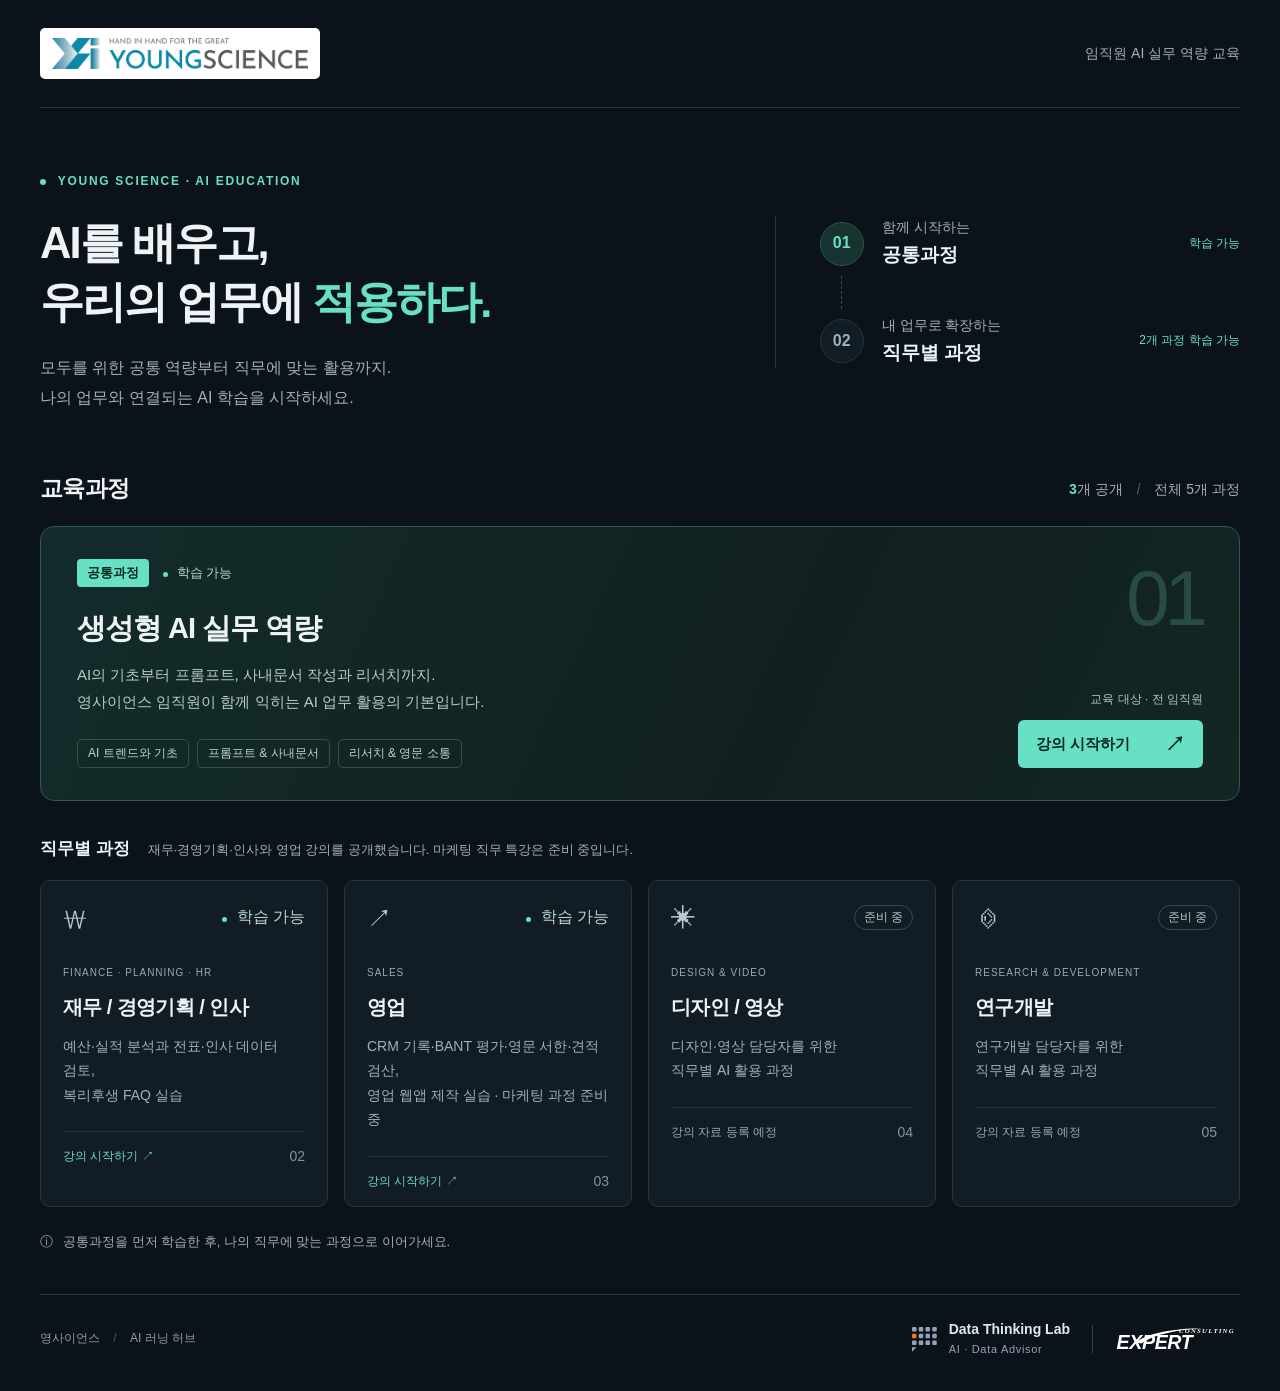
==== index.html @ d58370e6 "영업 강의 교정본과 BANT 실습 데이터 공개" ====
<!doctype html>
<html lang="ko">
<head>
  <meta charset="utf-8">
  <meta name="viewport" content="width=device-width, initial-scale=1">
  <meta name="description" content="영사이언스 임직원을 위한 AI 교육. 공통과정부터 직무별 심화과정까지 한곳에서 학습하세요.">
  <meta name="theme-color" content="#0b1219">
  <title>영사이언스 | AI 러닝 허브</title>
  <link rel="stylesheet" href="style.css">
<style id="company-logo-style">
.company-logo{display:flex;align-items:center;position:relative;width:280px;padding:10px 12px;overflow:hidden;background:#fff;border-radius:5px;flex-shrink:0}
.company-logo img{display:block;position:static;width:100%;max-width:100%;height:auto}
.lecture-logo{width:210px;border:0;padding:8px 10px;cursor:pointer}
.company-logo:focus-visible{outline:2px solid #67e0c3;outline-offset:3px}
@media(max-width:640px){.company-logo{width:220px}.lecture-logo{width:130px;padding:6px}}
</style>
<style id="partner-brand-style">.partner-brands{display:flex;align-items:center;gap:22px;flex-wrap:wrap}.dtl-brand{display:flex;align-items:center;gap:10px;color:#e2e8f0}.dtl-brand>svg{width:30px;height:30px}.dtl-brand strong{display:block;font-size:14px;line-height:1.5}.dtl-brand small{display:block;font-size:11px;letter-spacing:.7px;color:#94a3b8}.partner-divider{height:28px;border-left:1px solid #334155}.expert-brand svg{display:block;width:125px;height:auto}footer{align-items:center}@media(max-width:640px){footer{align-items:flex-start;gap:18px}.partner-brands{gap:16px}}</style>
</head>
<body>
  <a class="skip" href="#courses">교육과정으로 바로가기</a>
  <header class="header">
    <a class="brand" href="./" aria-label="영사이언스 AI 러닝 허브 홈"><span class="company-logo"><img src="company-logo-hd.png" alt="YOUNGSCIENCE 영사이언스" width="9492" height="1152"></span></a>
    <span class="header-label">임직원 AI 실무 역량 교육</span>
  </header>
  <main>
    <section class="intro" aria-labelledby="page-title">
      <div><p class="eyebrow"><span></span> YOUNG SCIENCE · AI EDUCATION</p><h1 id="page-title">AI를 배우고,<br>우리의 업무에 <em>적용하다.</em></h1><p class="intro-copy">모두를 위한 공통 역량부터 직무에 맞는 활용까지.<br>나의 업무와 연결되는 AI 학습을 시작하세요.</p></div>
      <div class="learning-path" aria-label="학습 순서"><div class="path-item"><span class="step">01</span><div><small>함께 시작하는</small><strong>공통과정</strong></div><span class="path-state">학습 가능</span></div><div class="path-line"></div><div class="path-item"><span class="step muted">02</span><div><small>내 업무로 확장하는</small><strong>직무별 과정</strong></div><span class="path-state">2개 과정 학습 가능</span></div></div>
    </section>
    <section id="courses" aria-labelledby="courses-title">
      <div class="section-heading"><h2 id="courses-title">교육과정</h2><p><strong>3</strong>개 공개 <span>/</span> 전체 5개 과정</p></div>
      <a class="common-course" href="common.html">
        <div class="common-main"><div class="course-meta"><span class="badge">공통과정</span><span class="available"><i></i> 학습 가능</span></div><h3>생성형 AI 실무 역량</h3><p>AI의 기초부터 프롬프트, 사내문서 작성과 리서치까지.<br>영사이언스 임직원이 함께 익히는 AI 업무 활용의 기본입니다.</p><div class="tags"><span>AI 트렌드와 기초</span><span>프롬프트 & 사내문서</span><span>리서치 & 영문 소통</span></div></div>
        <div class="common-side"><span class="course-number" aria-hidden="true">01</span><span class="audience">교육 대상 · 전 임직원</span><span class="start">강의 시작하기 <span aria-hidden="true">↗</span></span></div>
      </a>
      <div class="track-heading"><h3>직무별 과정</h3><p>재무·경영기획·인사와 영업 강의를 공개했습니다. 마케팅 직무 특강은 준비 중입니다.</p></div>
      <div class="tracks">
        <a class="track track-available" href="management-finance-hr.html"><div class="track-top"><span class="track-icon" aria-hidden="true">₩</span><span class="available"><i></i> 학습 가능</span></div><span class="track-en">FINANCE · PLANNING · HR</span><h4>재무 / 경영기획 / 인사</h4><p>예산·실적 분석과 전표·인사 데이터 검토,<br>복리후생 FAQ 실습</p><div class="track-bottom"><span>강의 시작하기 ↗</span><span aria-hidden="true">02</span></div></a>
        <a class="track track-available" href="management-sales.html"><div class="track-top"><span class="track-icon" aria-hidden="true">↗</span><span class="available"><i></i> 학습 가능</span></div><span class="track-en">SALES</span><h4>영업</h4><p>CRM 기록·BANT 평가·영문 서한·견적 검산,<br>영업 웹앱 제작 실습 · 마케팅 과정 준비 중</p><div class="track-bottom"><span>강의 시작하기 ↗</span><span aria-hidden="true">03</span></div></a>
        <article class="track"><div class="track-top"><span class="track-icon" aria-hidden="true">✳</span><span class="soon">준비 중</span></div><span class="track-en">DESIGN & VIDEO</span><h4>디자인 / 영상</h4><p>디자인·영상 담당자를 위한<br>직무별 AI 활용 과정</p><div class="track-bottom"><span>강의 자료 등록 예정</span><span aria-hidden="true">04</span></div></article>
        <article class="track"><div class="track-top"><span class="track-icon" aria-hidden="true">⌬</span><span class="soon">준비 중</span></div><span class="track-en">RESEARCH & DEVELOPMENT</span><h4>연구개발</h4><p>연구개발 담당자를 위한<br>직무별 AI 활용 과정</p><div class="track-bottom"><span>강의 자료 등록 예정</span><span aria-hidden="true">05</span></div></article>
      </div>
    </section>
    <aside class="notice"><span aria-hidden="true">ⓘ</span><p>공통과정을 먼저 학습한 후, 나의 직무에 맞는 과정으로 이어가세요.</p></aside>
  </main>
  <footer><span>영사이언스 <span class="footer-divider">/</span> AI 러닝 허브</span><div class="partner-brands" aria-label="교육 파트너"><a class="dtl-brand" href="https://www.datathinkinglab.com/" target="_blank" rel="noopener noreferrer" aria-label="Data Thinking Lab 홈페이지 (새 탭)"><svg viewBox="0 0 40 40" fill="none" xmlns="http://www.w3.org/2000/svg">
            <rect x="4" y="4" width="6" height="6" rx="1.5" fill="#94A3B8"/>
            <rect x="13" y="4" width="6" height="6" rx="1.5" fill="#94A3B8"/>
            <rect x="22" y="4" width="6" height="6" rx="1.5" fill="#94A3B8"/>
            <rect x="31" y="4" width="6" height="6" rx="1.5" fill="#94A3B8"/>
            <rect x="4" y="13" width="6" height="6" rx="1.5" fill="#F97316"/>
            <rect x="13" y="13" width="6" height="6" rx="1.5" fill="#94A3B8"/>
            <rect x="22" y="13" width="6" height="6" rx="1.5" fill="#94A3B8"/>
            <rect x="31" y="13" width="6" height="6" rx="1.5" fill="#94A3B8"/>
            <rect x="4" y="22" width="6" height="6" rx="1.5" fill="#94A3B8"/>
            <rect x="13" y="22" width="6" height="6" rx="1.5" fill="#94A3B8"/>
            <rect x="22" y="22" width="6" height="6" rx="1.5" fill="#94A3B8"/>
            <rect x="31" y="22" width="6" height="6" rx="1.5" fill="#94A3B8"/>
            <path d="M4 31L10 31L4 37Z" fill="#94A3B8"/>
          </svg><span><strong>Data Thinking Lab</strong><small>AI · Data Advisor</small></span></a><span class="partner-divider" aria-hidden="true"></span><span class="expert-brand" role="img" aria-label="Expert Consulting"><svg viewBox="0 0 156 34" fill="none" xmlns="http://www.w3.org/2000/svg">
            <path d="M 26 22 C 38 12, 65 4.5, 114 3.8 C 82 5.5, 48 11.5, 33 23 Z" fill="#ffffff" />
            <text x="80" y="9.5" font-family="'Georgia', 'Times New Roman', serif" font-weight="bold" font-style="italic" font-size="8.5" fill="#ffffff" letter-spacing="1.5">CONSULTING</text>
            <text x="2" y="29.5" font-family="'Impact', 'Arial Black', sans-serif" font-weight="900" font-style="italic" font-size="24.5" fill="#ffffff" letter-spacing="-0.5">EXPERT</text>
          </svg></span></div></footer>
</body>
</html>
---- style.css ----
:root{color-scheme:dark;--bg:#0b1219;--surface:#111c25;--border:#263540;--text:#eef3f6;--muted:#a2b0bb;--accent:#67e0c3}*{box-sizing:border-box}html{scroll-behavior:smooth}body{margin:0;background:var(--bg);color:var(--text);font-family:"Pretendard","Malgun Gothic",-apple-system,BlinkMacSystemFont,"Segoe UI",sans-serif;font-size:16px;line-height:1.65;word-break:keep-all}a{color:inherit;text-decoration:none}a:focus-visible{outline:3px solid var(--accent);outline-offset:6px}.skip{position:absolute;top:-80px;left:16px;background:var(--accent);color:#071b16;padding:12px;z-index:5}.skip:focus{top:12px}.header,main,footer{width:min(1200px,calc(100% - 80px));margin:auto}.header{height:108px;display:flex;align-items:center;justify-content:space-between;border-bottom:1px solid var(--border)}.brand{display:flex;align-items:center;gap:13px;font-size:21px;font-weight:750;line-height:1.4}.brand small{display:block;font-size:10px;letter-spacing:2px;color:var(--muted);font-weight:500;margin-top:3px}.brand-symbol{width:42px;height:46px;border:1px solid #3a685f;display:grid;place-content:center;position:relative;color:var(--accent);font-size:30px;font-weight:500;border-radius:12px 2px 12px 2px}.brand-symbol span{position:absolute;right:4px;bottom:0}.header-label{font-size:14px;color:var(--muted)}.intro{display:grid;grid-template-columns:1.45fr 1fr;align-items:center;gap:60px;padding:64px 0 58px}.eyebrow{font-size:12px;letter-spacing:1.7px;color:var(--accent);font-weight:600;margin:0 0 22px}.eyebrow>span{display:inline-block;width:6px;height:6px;background:var(--accent);border-radius:50%;margin-right:7px;vertical-align:middle}h1{font-size:clamp(34px,3.4vw,48px);letter-spacing:-2px;line-height:1.35;margin:0;font-weight:750}h1 em{font-style:normal;color:var(--accent)}.intro-copy{color:var(--muted);margin:22px 0 0;line-height:1.85}.learning-path{border-left:1px solid var(--border);padding-left:44px}.path-item{display:flex;align-items:center;gap:18px}.step{font-size:16px;font-weight:650;color:var(--accent);width:44px;height:44px;display:grid;place-items:center;background:#16332f;border:1px solid #30534b;border-radius:50%}.step.muted{color:var(--muted);background:var(--surface);border-color:var(--border)}.path-item small{display:block;color:var(--muted);font-size:14px}.path-item strong{display:block;font-size:19px}.path-state{color:var(--accent);font-size:12px;margin-left:auto;white-space:nowrap}.waiting{color:var(--muted)}.path-line{height:33px;border-left:1px dashed #3a514f;margin:5px 0 5px 21px}.section-heading{display:flex;align-items:center;justify-content:space-between;margin-bottom:18px}.section-heading h2{margin:0;font-size:23px;letter-spacing:-.6px}.section-heading p{font-size:14px;color:var(--muted);margin:0}.section-heading p strong{color:var(--accent)}.section-heading p span{margin:0 10px;color:#516270}.common-course{display:flex;justify-content:space-between;gap:32px;padding:32px 36px;border:1px solid #31574e;border-radius:14px;background:linear-gradient(115deg,#132c2b,#112020 62%,#122624);transition:border-color .2s,background .2s}.common-course:hover{border-color:var(--accent);background:linear-gradient(115deg,#183b36,#132b29)}.course-meta{display:flex;align-items:center;gap:14px;font-size:13px}.badge{color:#09291f;background:var(--accent);border-radius:4px;padding:3px 10px;font-weight:700}.available{color:#b7d8cf}.available i{display:inline-block;width:5px;height:5px;background:var(--accent);border-radius:50%;margin-right:5px}.common-main h3{font-size:29px;letter-spacing:-1px;margin:18px 0 8px}.common-main p{color:#bacbc9;margin:0;font-size:15px;line-height:1.8}.tags{display:flex;gap:8px;flex-wrap:wrap;margin-top:24px}.tags span{border:1px solid #35504c;border-radius:5px;padding:4px 10px;color:#c3d4cf;font-size:12px}.common-side{min-width:190px;display:flex;flex-direction:column;align-items:flex-end;justify-content:flex-end}.course-number{font-size:78px;line-height:1;color:#284c43;font-weight:300;letter-spacing:-5px;margin-bottom:auto}.audience{font-size:12px;color:#b0c5bf;margin:16px 0 10px}.start{display:flex;gap:35px;background:var(--accent);color:#09291f;padding:12px 18px;border-radius:6px;font-weight:750;font-size:15px}.start span{font-size:20px;line-height:1.2}.track-heading{display:flex;align-items:baseline;gap:18px;margin:34px 0 16px}.track-heading h3{margin:0;font-size:17px}.track-heading p{margin:0;font-size:13px;color:var(--muted)}.tracks{display:grid;grid-template-columns:repeat(4,1fr);gap:16px}.track{background:var(--surface);border:1px solid var(--border);border-radius:10px;padding:22px 22px 0;min-width:0}.track-top{display:flex;align-items:center;justify-content:space-between;margin-bottom:25px}.track-icon{font-size:25px;color:#b6c9d1;line-height:1.2}.soon{border:1px solid #3a4853;border-radius:20px;padding:2px 9px;font-size:12px;color:#bdc8ce}.track-en{font-size:10px;letter-spacing:1px;color:#97abb8}.track h4{font-size:20px;letter-spacing:-.6px;margin:7px 0 10px}.track p{font-size:14px;color:var(--muted);margin:0 0 24px;line-height:1.75}.track-bottom{border-top:1px solid var(--border);display:flex;align-items:center;justify-content:space-between;padding:13px 0;color:#96a8b5;font-size:12px}.track-bottom>span:last-child{color:#8195a4;font-size:14px}.notice{display:flex;align-items:center;gap:10px;color:var(--muted);font-size:13px;margin:24px 0 42px}.notice p{margin:0}footer{display:flex;justify-content:space-between;gap:16px;border-top:1px solid var(--border);padding:24px 0 32px;color:#8c9eab;font-size:12px}.footer-divider{padding:0 10px;color:#435765}@media(min-width:1600px){.intro{padding-top:76px;padding-bottom:64px}}@media(max-width:1000px){.header,main,footer{width:calc(100% - 48px)}.intro{gap:30px}.learning-path{padding-left:24px}.path-item{gap:10px}.path-state{display:none}.tracks{grid-template-columns:repeat(2,1fr)}.common-course{padding:28px}.track-en{font-size:11px}}@media(max-width:640px){.header,main,footer{width:calc(100% - 36px)}.header{height:86px}.header-label{display:none}.intro{grid-template-columns:1fr;padding:38px 0 32px;gap:30px}h1{font-size:35px;letter-spacing:-1.4px}.intro-copy{font-size:15px}.learning-path{display:flex;border-left:0;border-top:1px solid var(--border);padding:22px 0 0;justify-content:space-between;gap:12px}.path-line{display:none}.path-item{gap:9px}.step{width:32px;height:32px;font-size:12px}.path-item small{font-size:12px}.path-item strong{font-size:16px}.section-heading h2{font-size:21px}.section-heading p{font-size:12px}.common-course{flex-direction:column;padding:24px;gap:20px}.common-main h3{font-size:25px}.common-main p br{display:none}.common-main p{font-size:14px}.tags{gap:6px;margin-top:18px}.tags span{font-size:12px}.common-side{align-items:stretch;min-width:0}.course-number{display:none}.audience{margin:0 0 10px}.start{justify-content:space-between}.track-heading{display:block;margin-top:28px}.track-heading p{margin-top:5px}.tracks{grid-template-columns:1fr;gap:12px}.track{padding:20px 22px 0}.track-top{margin-bottom:12px}.track p br{display:none}.track p{margin-bottom:20px}.notice{align-items:flex-start;margin-bottom:30px}footer{flex-direction:column;gap:4px}}@media(prefers-reduced-motion:reduce){html{scroll-behavior:auto}*{transition:none!important}}

/* Published job courses */
.track-available{display:block;text-decoration:none;color:inherit;transition:border-color .2s,transform .2s}
.track-available:hover{border-color:#67e0c3;transform:translateY(-3px)}
.track-available:focus-visible{outline:2px solid #67e0c3;outline-offset:4px}
.track-available .track-bottom{color:#67e0c3}
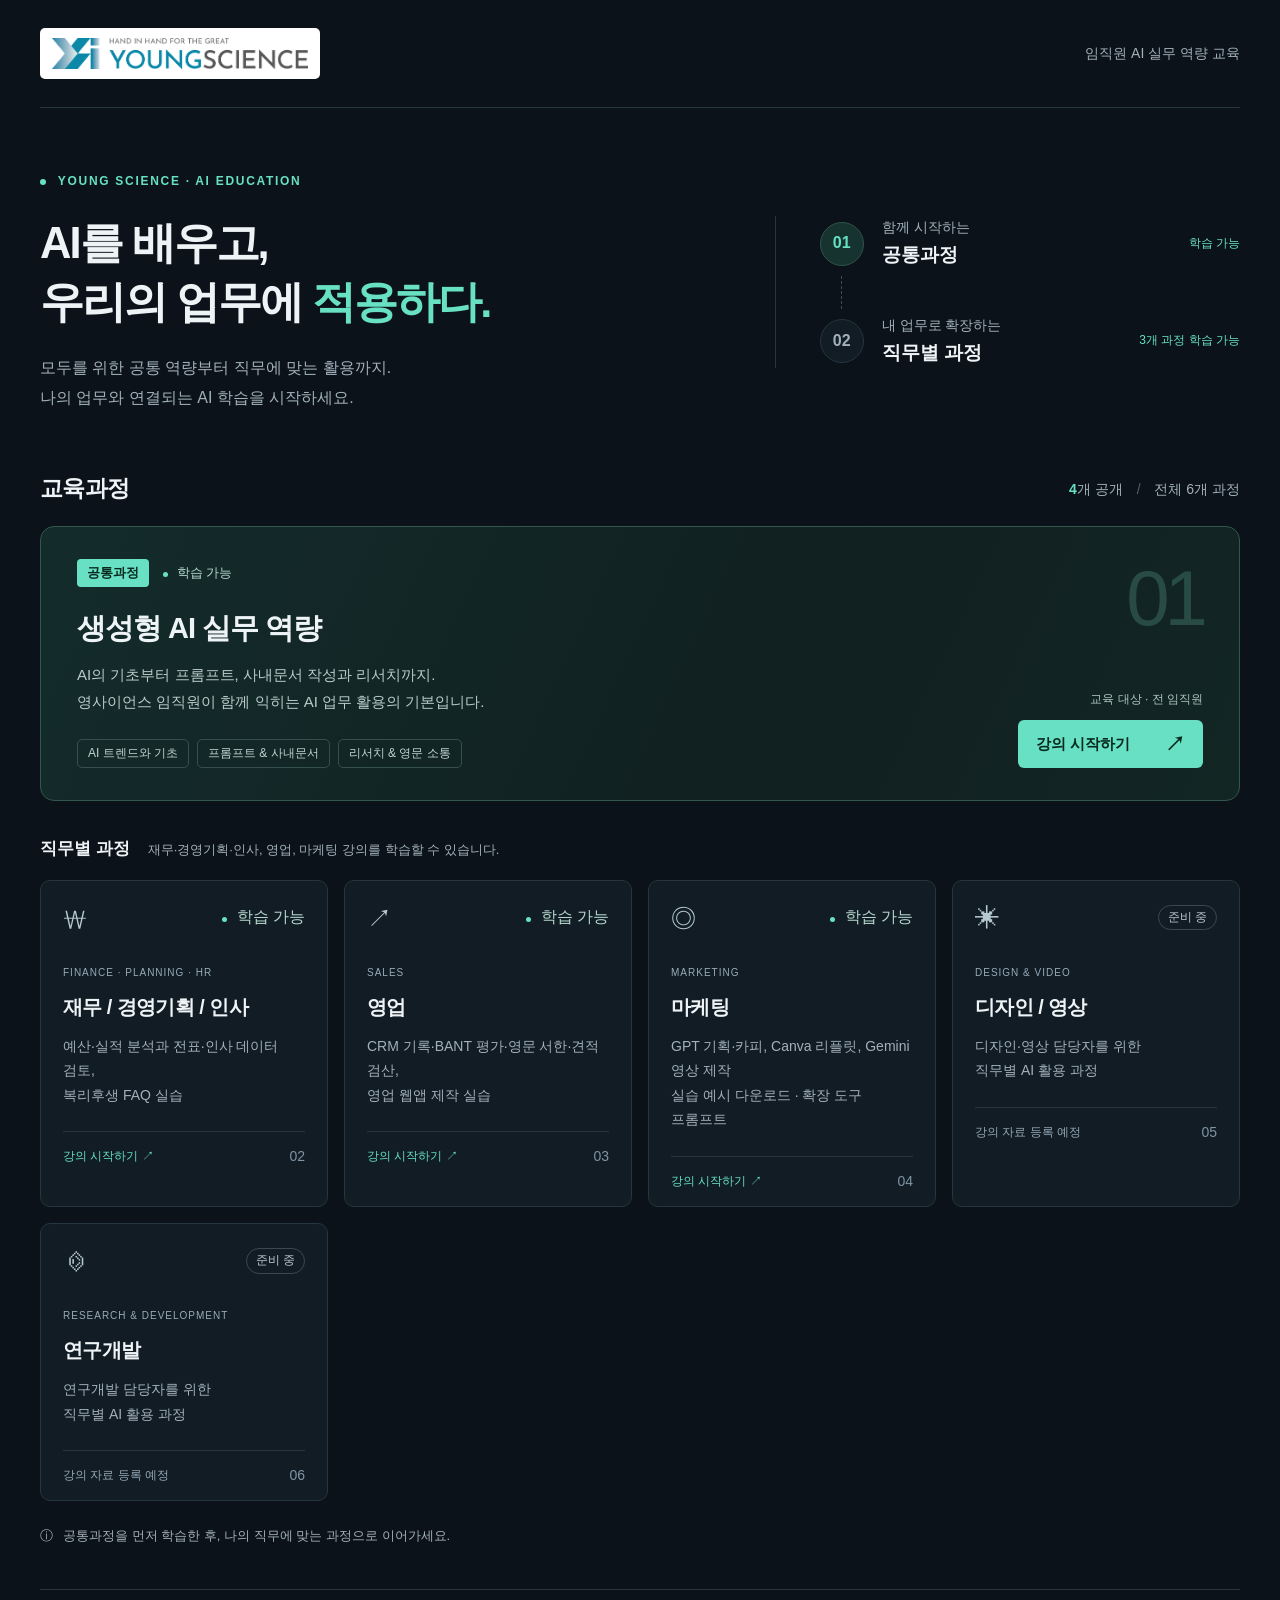
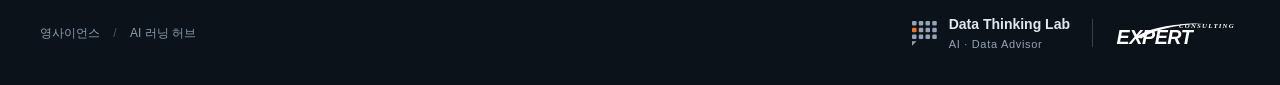
==== commit 81779bfa: "마케팅 직무교육 공개 및 실습 다운로드·확장 도구 가이드 추가" ====
--- a/index.html
+++ b/index.html
@@ -25,20 +25,21 @@
   <main>
     <section class="intro" aria-labelledby="page-title">
       <div><p class="eyebrow"><span></span> YOUNG SCIENCE · AI EDUCATION</p><h1 id="page-title">AI를 배우고,<br>우리의 업무에 <em>적용하다.</em></h1><p class="intro-copy">모두를 위한 공통 역량부터 직무에 맞는 활용까지.<br>나의 업무와 연결되는 AI 학습을 시작하세요.</p></div>
-      <div class="learning-path" aria-label="학습 순서"><div class="path-item"><span class="step">01</span><div><small>함께 시작하는</small><strong>공통과정</strong></div><span class="path-state">학습 가능</span></div><div class="path-line"></div><div class="path-item"><span class="step muted">02</span><div><small>내 업무로 확장하는</small><strong>직무별 과정</strong></div><span class="path-state">2개 과정 학습 가능</span></div></div>
+      <div class="learning-path" aria-label="학습 순서"><div class="path-item"><span class="step">01</span><div><small>함께 시작하는</small><strong>공통과정</strong></div><span class="path-state">학습 가능</span></div><div class="path-line"></div><div class="path-item"><span class="step muted">02</span><div><small>내 업무로 확장하는</small><strong>직무별 과정</strong></div><span class="path-state">3개 과정 학습 가능</span></div></div>
     </section>
     <section id="courses" aria-labelledby="courses-title">
-      <div class="section-heading"><h2 id="courses-title">교육과정</h2><p><strong>3</strong>개 공개 <span>/</span> 전체 5개 과정</p></div>
+      <div class="section-heading"><h2 id="courses-title">교육과정</h2><p><strong>4</strong>개 공개 <span>/</span> 전체 6개 과정</p></div>
       <a class="common-course" href="common.html">
         <div class="common-main"><div class="course-meta"><span class="badge">공통과정</span><span class="available"><i></i> 학습 가능</span></div><h3>생성형 AI 실무 역량</h3><p>AI의 기초부터 프롬프트, 사내문서 작성과 리서치까지.<br>영사이언스 임직원이 함께 익히는 AI 업무 활용의 기본입니다.</p><div class="tags"><span>AI 트렌드와 기초</span><span>프롬프트 & 사내문서</span><span>리서치 & 영문 소통</span></div></div>
         <div class="common-side"><span class="course-number" aria-hidden="true">01</span><span class="audience">교육 대상 · 전 임직원</span><span class="start">강의 시작하기 <span aria-hidden="true">↗</span></span></div>
       </a>
-      <div class="track-heading"><h3>직무별 과정</h3><p>재무·경영기획·인사와 영업 강의를 공개했습니다. 마케팅 직무 특강은 준비 중입니다.</p></div>
+      <div class="track-heading"><h3>직무별 과정</h3><p>재무·경영기획·인사, 영업, 마케팅 강의를 학습할 수 있습니다.</p></div>
       <div class="tracks">
         <a class="track track-available" href="management-finance-hr.html"><div class="track-top"><span class="track-icon" aria-hidden="true">₩</span><span class="available"><i></i> 학습 가능</span></div><span class="track-en">FINANCE · PLANNING · HR</span><h4>재무 / 경영기획 / 인사</h4><p>예산·실적 분석과 전표·인사 데이터 검토,<br>복리후생 FAQ 실습</p><div class="track-bottom"><span>강의 시작하기 ↗</span><span aria-hidden="true">02</span></div></a>
-        <a class="track track-available" href="management-sales.html"><div class="track-top"><span class="track-icon" aria-hidden="true">↗</span><span class="available"><i></i> 학습 가능</span></div><span class="track-en">SALES</span><h4>영업</h4><p>CRM 기록·BANT 평가·영문 서한·견적 검산,<br>영업 웹앱 제작 실습 · 마케팅 과정 준비 중</p><div class="track-bottom"><span>강의 시작하기 ↗</span><span aria-hidden="true">03</span></div></a>
-        <article class="track"><div class="track-top"><span class="track-icon" aria-hidden="true">✳</span><span class="soon">준비 중</span></div><span class="track-en">DESIGN & VIDEO</span><h4>디자인 / 영상</h4><p>디자인·영상 담당자를 위한<br>직무별 AI 활용 과정</p><div class="track-bottom"><span>강의 자료 등록 예정</span><span aria-hidden="true">04</span></div></article>
-        <article class="track"><div class="track-top"><span class="track-icon" aria-hidden="true">⌬</span><span class="soon">준비 중</span></div><span class="track-en">RESEARCH & DEVELOPMENT</span><h4>연구개발</h4><p>연구개발 담당자를 위한<br>직무별 AI 활용 과정</p><div class="track-bottom"><span>강의 자료 등록 예정</span><span aria-hidden="true">05</span></div></article>
+        <a class="track track-available" href="management-sales.html"><div class="track-top"><span class="track-icon" aria-hidden="true">↗</span><span class="available"><i></i> 학습 가능</span></div><span class="track-en">SALES</span><h4>영업</h4><p>CRM 기록·BANT 평가·영문 서한·견적 검산,<br>영업 웹앱 제작 실습</p><div class="track-bottom"><span>강의 시작하기 ↗</span><span aria-hidden="true">03</span></div></a>
+        <a class="track track-available" href="management-marketing.html"><div class="track-top"><span class="track-icon" aria-hidden="true">◎</span><span class="available"><i></i> 학습 가능</span></div><span class="track-en">MARKETING</span><h4>마케팅</h4><p>GPT 기획·카피, Canva 리플릿, Gemini 영상 제작<br>실습 예시 다운로드 · 확장 도구 프롬프트</p><div class="track-bottom"><span>강의 시작하기 ↗</span><span aria-hidden="true">04</span></div></a>
+        <article class="track"><div class="track-top"><span class="track-icon" aria-hidden="true">✳</span><span class="soon">준비 중</span></div><span class="track-en">DESIGN & VIDEO</span><h4>디자인 / 영상</h4><p>디자인·영상 담당자를 위한<br>직무별 AI 활용 과정</p><div class="track-bottom"><span>강의 자료 등록 예정</span><span aria-hidden="true">05</span></div></article>
+        <article class="track"><div class="track-top"><span class="track-icon" aria-hidden="true">⌬</span><span class="soon">준비 중</span></div><span class="track-en">RESEARCH & DEVELOPMENT</span><h4>연구개발</h4><p>연구개발 담당자를 위한<br>직무별 AI 활용 과정</p><div class="track-bottom"><span>강의 자료 등록 예정</span><span aria-hidden="true">06</span></div></article>
       </div>
     </section>
     <aside class="notice"><span aria-hidden="true">ⓘ</span><p>공통과정을 먼저 학습한 후, 나의 직무에 맞는 과정으로 이어가세요.</p></aside>
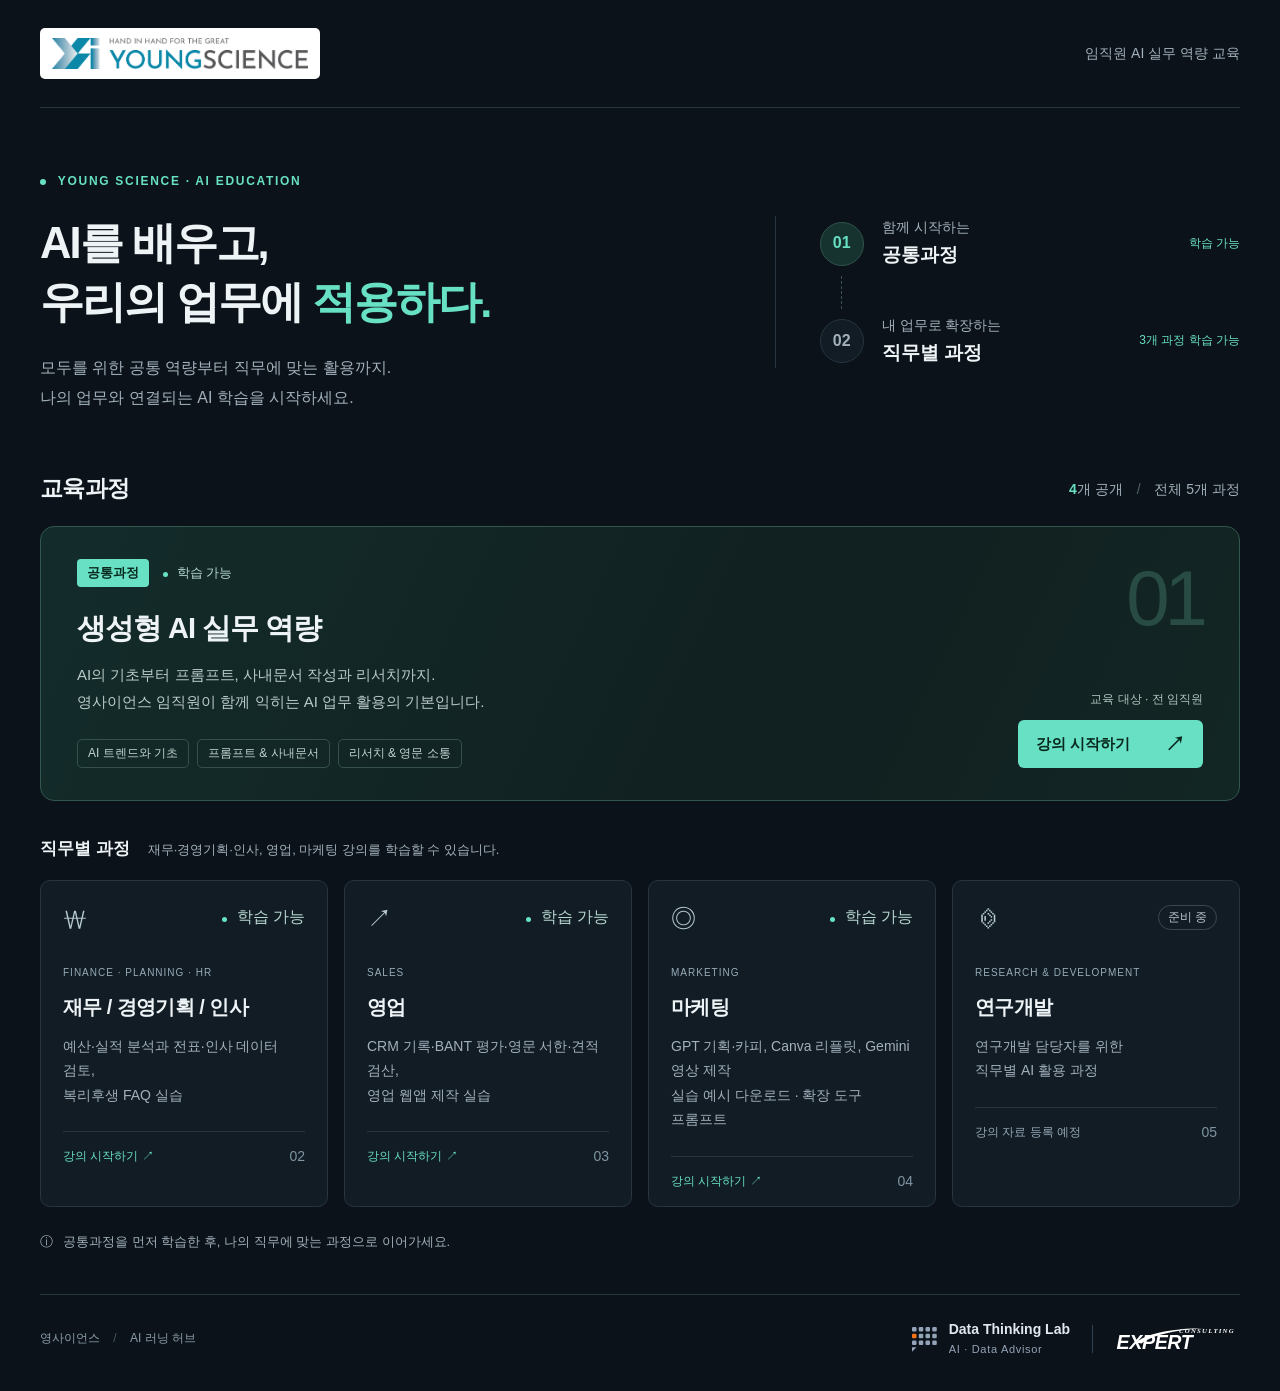
==== commit 679008d0: "중복되는 디자인·영상 과정 카드 제거 및 전체 과정 수 정리" ====
--- a/index.html
+++ b/index.html
@@ -28,7 +28,7 @@
       <div class="learning-path" aria-label="학습 순서"><div class="path-item"><span class="step">01</span><div><small>함께 시작하는</small><strong>공통과정</strong></div><span class="path-state">학습 가능</span></div><div class="path-line"></div><div class="path-item"><span class="step muted">02</span><div><small>내 업무로 확장하는</small><strong>직무별 과정</strong></div><span class="path-state">3개 과정 학습 가능</span></div></div>
     </section>
     <section id="courses" aria-labelledby="courses-title">
-      <div class="section-heading"><h2 id="courses-title">교육과정</h2><p><strong>4</strong>개 공개 <span>/</span> 전체 6개 과정</p></div>
+      <div class="section-heading"><h2 id="courses-title">교육과정</h2><p><strong>4</strong>개 공개 <span>/</span> 전체 5개 과정</p></div>
       <a class="common-course" href="common.html">
         <div class="common-main"><div class="course-meta"><span class="badge">공통과정</span><span class="available"><i></i> 학습 가능</span></div><h3>생성형 AI 실무 역량</h3><p>AI의 기초부터 프롬프트, 사내문서 작성과 리서치까지.<br>영사이언스 임직원이 함께 익히는 AI 업무 활용의 기본입니다.</p><div class="tags"><span>AI 트렌드와 기초</span><span>프롬프트 & 사내문서</span><span>리서치 & 영문 소통</span></div></div>
         <div class="common-side"><span class="course-number" aria-hidden="true">01</span><span class="audience">교육 대상 · 전 임직원</span><span class="start">강의 시작하기 <span aria-hidden="true">↗</span></span></div>
@@ -38,8 +38,7 @@
         <a class="track track-available" href="management-finance-hr.html"><div class="track-top"><span class="track-icon" aria-hidden="true">₩</span><span class="available"><i></i> 학습 가능</span></div><span class="track-en">FINANCE · PLANNING · HR</span><h4>재무 / 경영기획 / 인사</h4><p>예산·실적 분석과 전표·인사 데이터 검토,<br>복리후생 FAQ 실습</p><div class="track-bottom"><span>강의 시작하기 ↗</span><span aria-hidden="true">02</span></div></a>
         <a class="track track-available" href="management-sales.html"><div class="track-top"><span class="track-icon" aria-hidden="true">↗</span><span class="available"><i></i> 학습 가능</span></div><span class="track-en">SALES</span><h4>영업</h4><p>CRM 기록·BANT 평가·영문 서한·견적 검산,<br>영업 웹앱 제작 실습</p><div class="track-bottom"><span>강의 시작하기 ↗</span><span aria-hidden="true">03</span></div></a>
         <a class="track track-available" href="management-marketing.html"><div class="track-top"><span class="track-icon" aria-hidden="true">◎</span><span class="available"><i></i> 학습 가능</span></div><span class="track-en">MARKETING</span><h4>마케팅</h4><p>GPT 기획·카피, Canva 리플릿, Gemini 영상 제작<br>실습 예시 다운로드 · 확장 도구 프롬프트</p><div class="track-bottom"><span>강의 시작하기 ↗</span><span aria-hidden="true">04</span></div></a>
-        <article class="track"><div class="track-top"><span class="track-icon" aria-hidden="true">✳</span><span class="soon">준비 중</span></div><span class="track-en">DESIGN & VIDEO</span><h4>디자인 / 영상</h4><p>디자인·영상 담당자를 위한<br>직무별 AI 활용 과정</p><div class="track-bottom"><span>강의 자료 등록 예정</span><span aria-hidden="true">05</span></div></article>
-        <article class="track"><div class="track-top"><span class="track-icon" aria-hidden="true">⌬</span><span class="soon">준비 중</span></div><span class="track-en">RESEARCH & DEVELOPMENT</span><h4>연구개발</h4><p>연구개발 담당자를 위한<br>직무별 AI 활용 과정</p><div class="track-bottom"><span>강의 자료 등록 예정</span><span aria-hidden="true">06</span></div></article>
+                <article class="track"><div class="track-top"><span class="track-icon" aria-hidden="true">⌬</span><span class="soon">준비 중</span></div><span class="track-en">RESEARCH & DEVELOPMENT</span><h4>연구개발</h4><p>연구개발 담당자를 위한<br>직무별 AI 활용 과정</p><div class="track-bottom"><span>강의 자료 등록 예정</span><span aria-hidden="true">05</span></div></article>
       </div>
     </section>
     <aside class="notice"><span aria-hidden="true">ⓘ</span><p>공통과정을 먼저 학습한 후, 나의 직무에 맞는 과정으로 이어가세요.</p></aside>
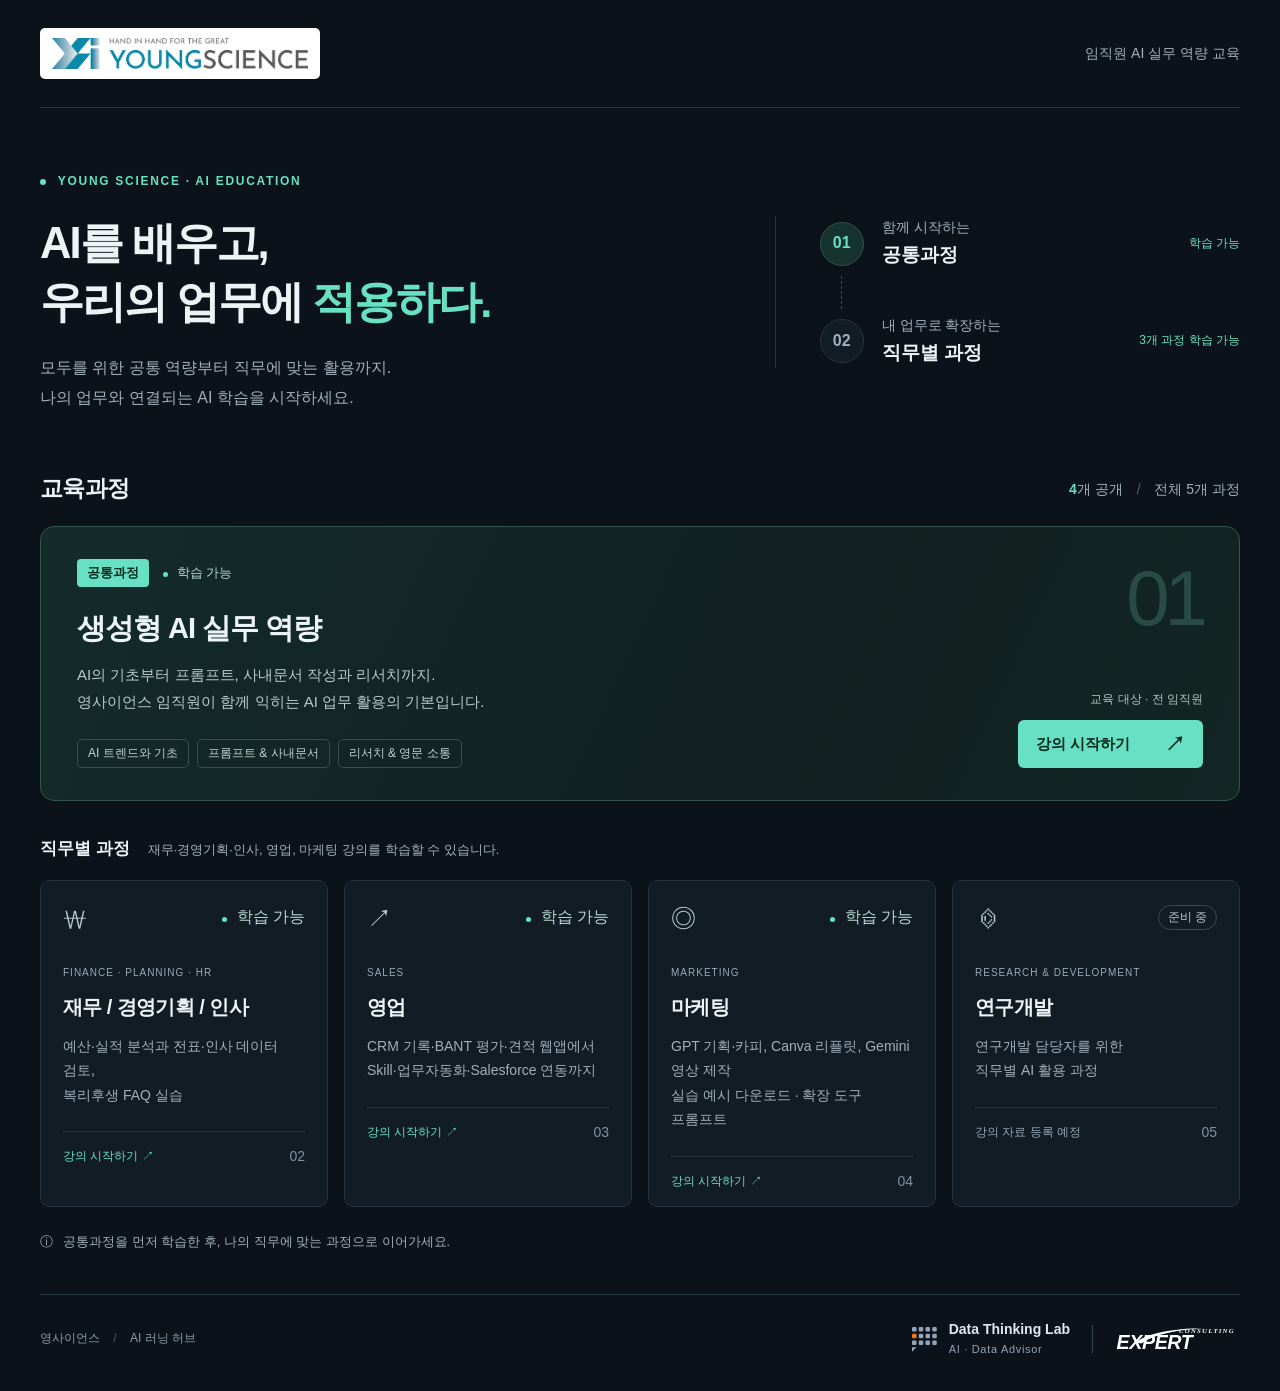
==== commit 47d06437: "영업 강의를 Skill·업무자동화·Salesforce 개편본으로 연결" ====
--- a/index.html
+++ b/index.html
@@ -36,7 +36,7 @@
       <div class="track-heading"><h3>직무별 과정</h3><p>재무·경영기획·인사, 영업, 마케팅 강의를 학습할 수 있습니다.</p></div>
       <div class="tracks">
         <a class="track track-available" href="management-finance-hr.html"><div class="track-top"><span class="track-icon" aria-hidden="true">₩</span><span class="available"><i></i> 학습 가능</span></div><span class="track-en">FINANCE · PLANNING · HR</span><h4>재무 / 경영기획 / 인사</h4><p>예산·실적 분석과 전표·인사 데이터 검토,<br>복리후생 FAQ 실습</p><div class="track-bottom"><span>강의 시작하기 ↗</span><span aria-hidden="true">02</span></div></a>
-        <a class="track track-available" href="management-sales.html"><div class="track-top"><span class="track-icon" aria-hidden="true">↗</span><span class="available"><i></i> 학습 가능</span></div><span class="track-en">SALES</span><h4>영업</h4><p>CRM 기록·BANT 평가·영문 서한·견적 검산,<br>영업 웹앱 제작 실습</p><div class="track-bottom"><span>강의 시작하기 ↗</span><span aria-hidden="true">03</span></div></a>
+        <a class="track track-available" href="management-sales-v2.html"><div class="track-top"><span class="track-icon" aria-hidden="true">↗</span><span class="available"><i></i> 학습 가능</span></div><span class="track-en">SALES</span><h4>영업</h4><p>CRM 기록·BANT 평가·견적 웹앱에서<br>Skill·업무자동화·Salesforce 연동까지</p><div class="track-bottom"><span>강의 시작하기 ↗</span><span aria-hidden="true">03</span></div></a>
         <a class="track track-available" href="management-marketing.html"><div class="track-top"><span class="track-icon" aria-hidden="true">◎</span><span class="available"><i></i> 학습 가능</span></div><span class="track-en">MARKETING</span><h4>마케팅</h4><p>GPT 기획·카피, Canva 리플릿, Gemini 영상 제작<br>실습 예시 다운로드 · 확장 도구 프롬프트</p><div class="track-bottom"><span>강의 시작하기 ↗</span><span aria-hidden="true">04</span></div></a>
                 <article class="track"><div class="track-top"><span class="track-icon" aria-hidden="true">⌬</span><span class="soon">준비 중</span></div><span class="track-en">RESEARCH & DEVELOPMENT</span><h4>연구개발</h4><p>연구개발 담당자를 위한<br>직무별 AI 활용 과정</p><div class="track-bottom"><span>강의 자료 등록 예정</span><span aria-hidden="true">05</span></div></article>
       </div>
@@ -63,4 +63,4 @@
             <text x="2" y="29.5" font-family="'Impact', 'Arial Black', sans-serif" font-weight="900" font-style="italic" font-size="24.5" fill="#ffffff" letter-spacing="-0.5">EXPERT</text>
           </svg></span></div></footer>
 </body>
-</html>
+</html>
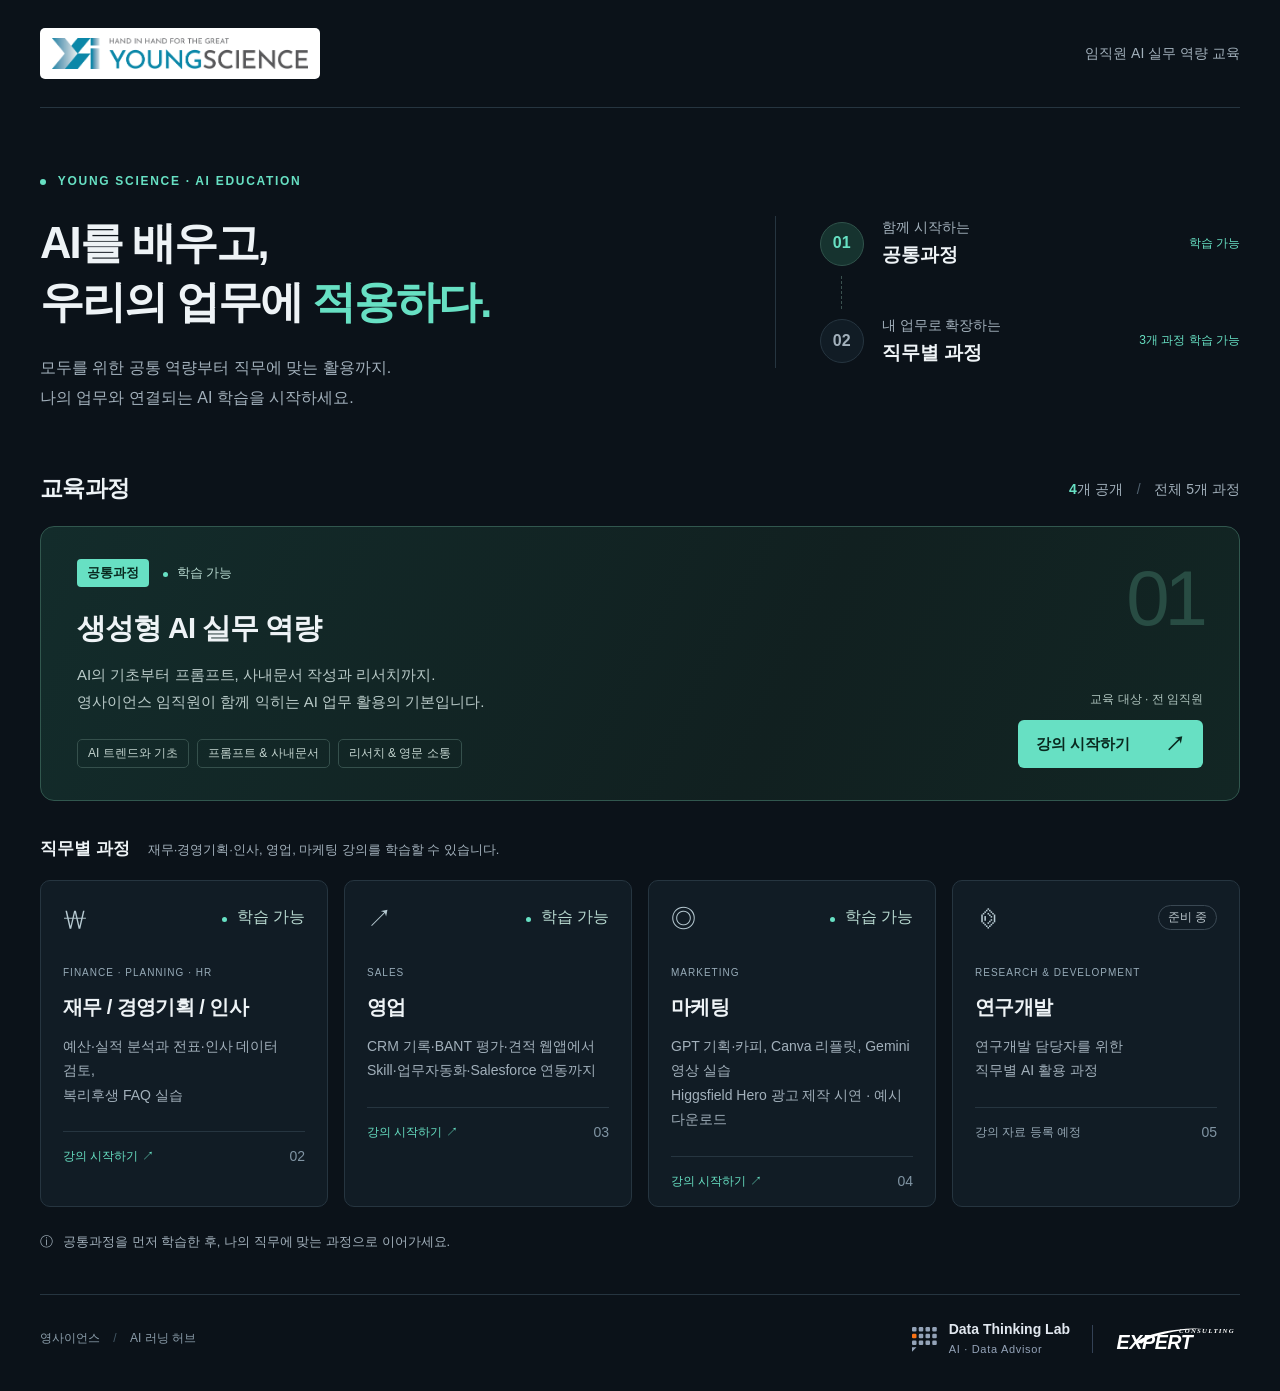
==== commit 7a5d4ad4: "마케팅 과정 소개에 Higgsfield 강사 시연 표시" ====
--- a/index.html
+++ b/index.html
@@ -37,7 +37,7 @@
       <div class="tracks">
         <a class="track track-available" href="management-finance-hr.html"><div class="track-top"><span class="track-icon" aria-hidden="true">₩</span><span class="available"><i></i> 학습 가능</span></div><span class="track-en">FINANCE · PLANNING · HR</span><h4>재무 / 경영기획 / 인사</h4><p>예산·실적 분석과 전표·인사 데이터 검토,<br>복리후생 FAQ 실습</p><div class="track-bottom"><span>강의 시작하기 ↗</span><span aria-hidden="true">02</span></div></a>
         <a class="track track-available" href="management-sales-v2.html"><div class="track-top"><span class="track-icon" aria-hidden="true">↗</span><span class="available"><i></i> 학습 가능</span></div><span class="track-en">SALES</span><h4>영업</h4><p>CRM 기록·BANT 평가·견적 웹앱에서<br>Skill·업무자동화·Salesforce 연동까지</p><div class="track-bottom"><span>강의 시작하기 ↗</span><span aria-hidden="true">03</span></div></a>
-        <a class="track track-available" href="management-marketing.html"><div class="track-top"><span class="track-icon" aria-hidden="true">◎</span><span class="available"><i></i> 학습 가능</span></div><span class="track-en">MARKETING</span><h4>마케팅</h4><p>GPT 기획·카피, Canva 리플릿, Gemini 영상 제작<br>실습 예시 다운로드 · 확장 도구 프롬프트</p><div class="track-bottom"><span>강의 시작하기 ↗</span><span aria-hidden="true">04</span></div></a>
+        <a class="track track-available" href="management-marketing.html"><div class="track-top"><span class="track-icon" aria-hidden="true">◎</span><span class="available"><i></i> 학습 가능</span></div><span class="track-en">MARKETING</span><h4>마케팅</h4><p>GPT 기획·카피, Canva 리플릿, Gemini 영상 실습<br>Higgsfield Hero 광고 제작 시연 · 예시 다운로드</p><div class="track-bottom"><span>강의 시작하기 ↗</span><span aria-hidden="true">04</span></div></a>
                 <article class="track"><div class="track-top"><span class="track-icon" aria-hidden="true">⌬</span><span class="soon">준비 중</span></div><span class="track-en">RESEARCH & DEVELOPMENT</span><h4>연구개발</h4><p>연구개발 담당자를 위한<br>직무별 AI 활용 과정</p><div class="track-bottom"><span>강의 자료 등록 예정</span><span aria-hidden="true">05</span></div></article>
       </div>
     </section>
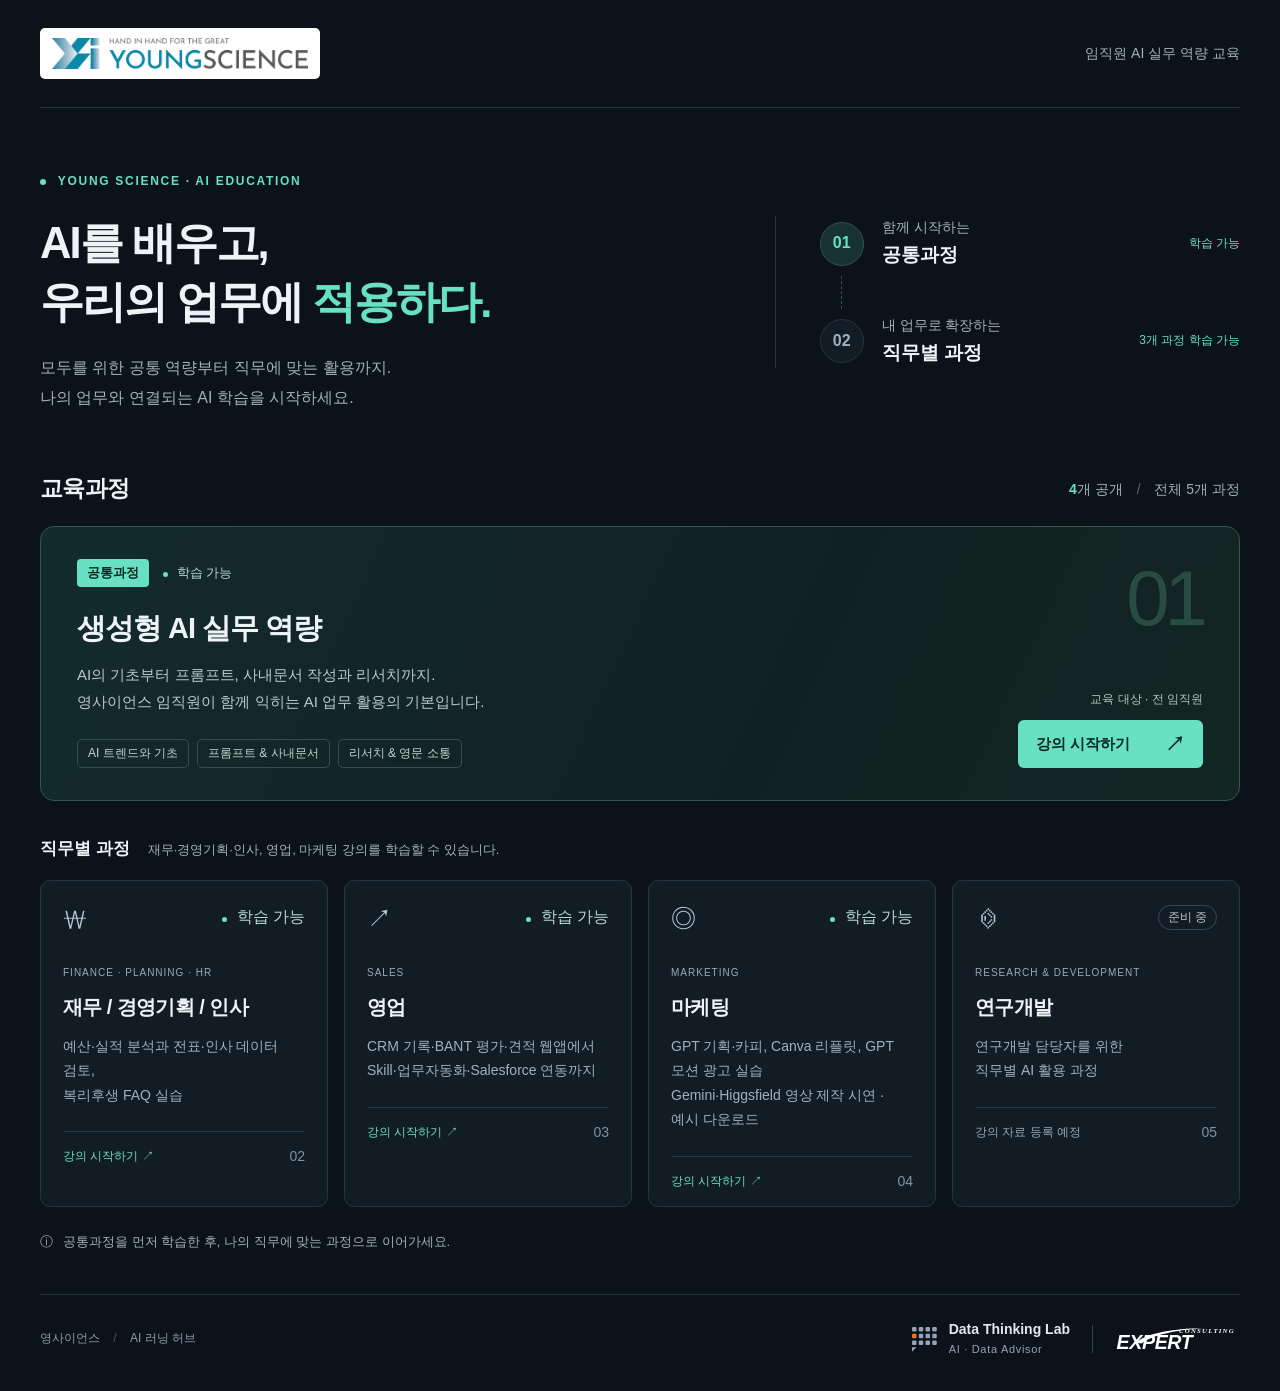
==== commit 89b07219: "마케팅 과정 소개를 GPT 모션 광고 실습·생성형 영상 시연으로 갱신" ====
--- a/index.html
+++ b/index.html
@@ -37,7 +37,7 @@
       <div class="tracks">
         <a class="track track-available" href="management-finance-hr.html"><div class="track-top"><span class="track-icon" aria-hidden="true">₩</span><span class="available"><i></i> 학습 가능</span></div><span class="track-en">FINANCE · PLANNING · HR</span><h4>재무 / 경영기획 / 인사</h4><p>예산·실적 분석과 전표·인사 데이터 검토,<br>복리후생 FAQ 실습</p><div class="track-bottom"><span>강의 시작하기 ↗</span><span aria-hidden="true">02</span></div></a>
         <a class="track track-available" href="management-sales-v2.html"><div class="track-top"><span class="track-icon" aria-hidden="true">↗</span><span class="available"><i></i> 학습 가능</span></div><span class="track-en">SALES</span><h4>영업</h4><p>CRM 기록·BANT 평가·견적 웹앱에서<br>Skill·업무자동화·Salesforce 연동까지</p><div class="track-bottom"><span>강의 시작하기 ↗</span><span aria-hidden="true">03</span></div></a>
-        <a class="track track-available" href="management-marketing.html"><div class="track-top"><span class="track-icon" aria-hidden="true">◎</span><span class="available"><i></i> 학습 가능</span></div><span class="track-en">MARKETING</span><h4>마케팅</h4><p>GPT 기획·카피, Canva 리플릿, Gemini 영상 실습<br>Higgsfield Hero 광고 제작 시연 · 예시 다운로드</p><div class="track-bottom"><span>강의 시작하기 ↗</span><span aria-hidden="true">04</span></div></a>
+        <a class="track track-available" href="management-marketing.html"><div class="track-top"><span class="track-icon" aria-hidden="true">◎</span><span class="available"><i></i> 학습 가능</span></div><span class="track-en">MARKETING</span><h4>마케팅</h4><p>GPT 기획·카피, Canva 리플릿, GPT 모션 광고 실습<br>Gemini·Higgsfield 영상 제작 시연 · 예시 다운로드</p><div class="track-bottom"><span>강의 시작하기 ↗</span><span aria-hidden="true">04</span></div></a>
                 <article class="track"><div class="track-top"><span class="track-icon" aria-hidden="true">⌬</span><span class="soon">준비 중</span></div><span class="track-en">RESEARCH & DEVELOPMENT</span><h4>연구개발</h4><p>연구개발 담당자를 위한<br>직무별 AI 활용 과정</p><div class="track-bottom"><span>강의 자료 등록 예정</span><span aria-hidden="true">05</span></div></article>
       </div>
     </section>
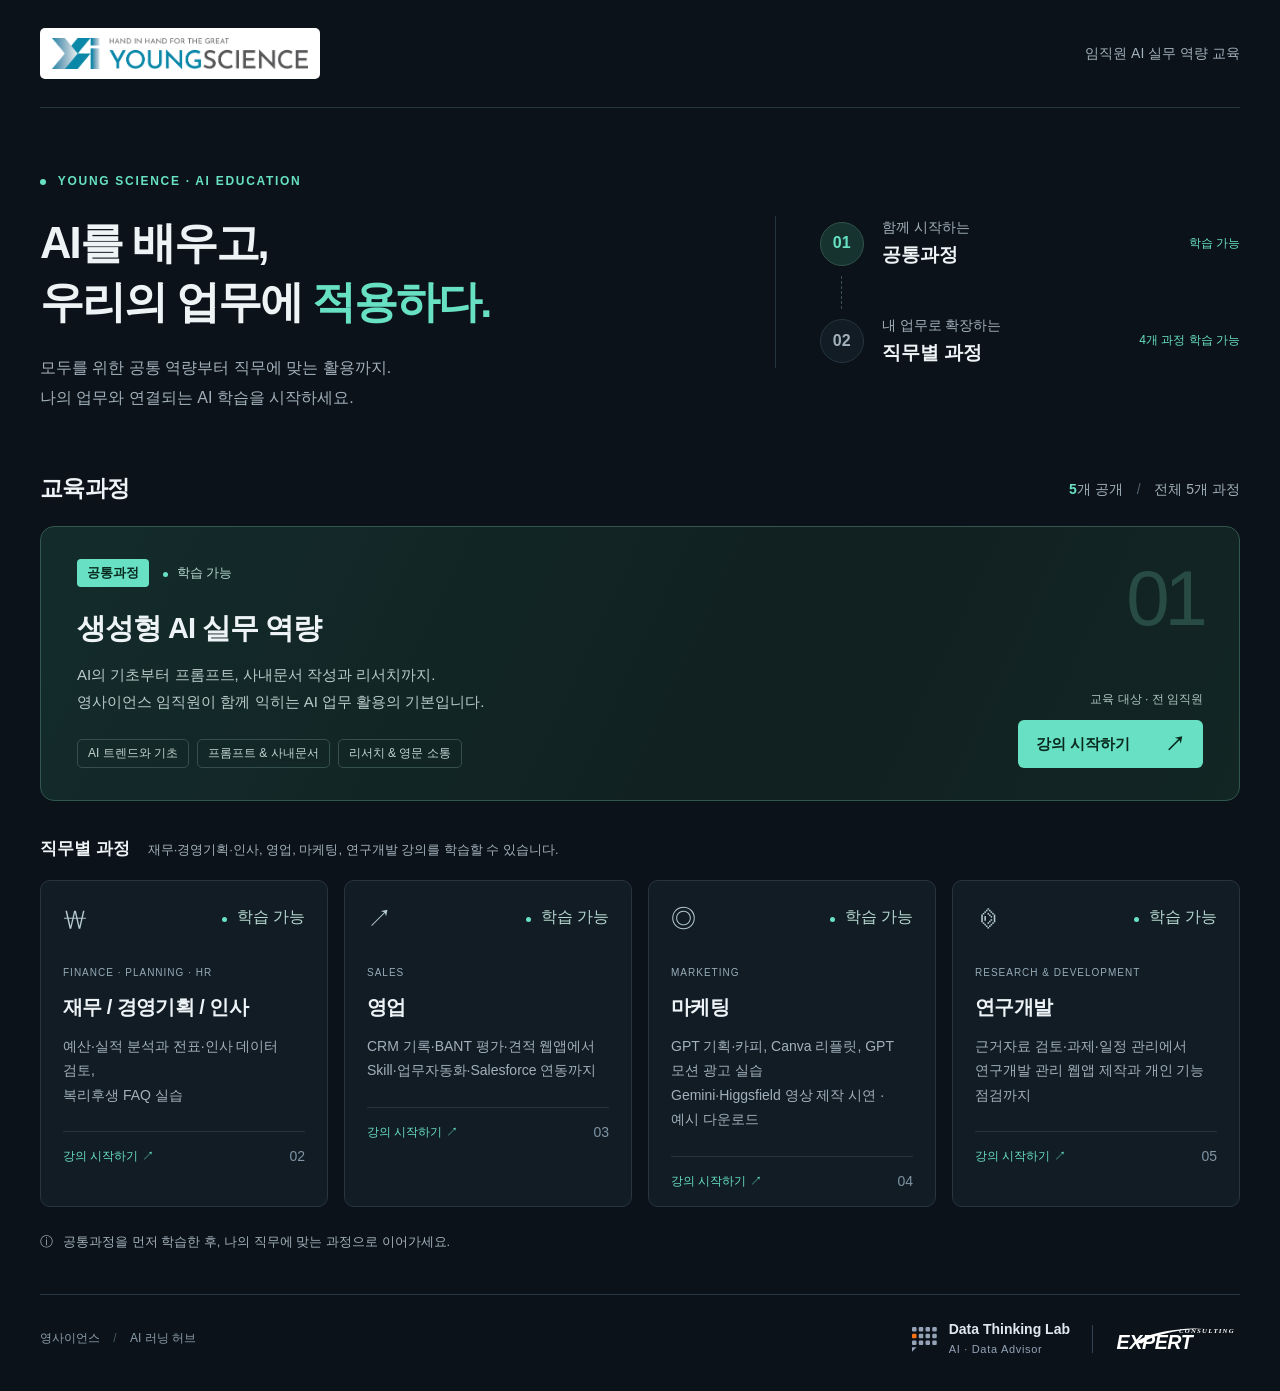
==== commit 5025a884: "Publish R&D management course with shared sales header and footer" ====
--- a/index.html
+++ b/index.html
@@ -25,20 +25,20 @@
   <main>
     <section class="intro" aria-labelledby="page-title">
       <div><p class="eyebrow"><span></span> YOUNG SCIENCE · AI EDUCATION</p><h1 id="page-title">AI를 배우고,<br>우리의 업무에 <em>적용하다.</em></h1><p class="intro-copy">모두를 위한 공통 역량부터 직무에 맞는 활용까지.<br>나의 업무와 연결되는 AI 학습을 시작하세요.</p></div>
-      <div class="learning-path" aria-label="학습 순서"><div class="path-item"><span class="step">01</span><div><small>함께 시작하는</small><strong>공통과정</strong></div><span class="path-state">학습 가능</span></div><div class="path-line"></div><div class="path-item"><span class="step muted">02</span><div><small>내 업무로 확장하는</small><strong>직무별 과정</strong></div><span class="path-state">3개 과정 학습 가능</span></div></div>
+      <div class="learning-path" aria-label="학습 순서"><div class="path-item"><span class="step">01</span><div><small>함께 시작하는</small><strong>공통과정</strong></div><span class="path-state">학습 가능</span></div><div class="path-line"></div><div class="path-item"><span class="step muted">02</span><div><small>내 업무로 확장하는</small><strong>직무별 과정</strong></div><span class="path-state">4개 과정 학습 가능</span></div></div>
     </section>
     <section id="courses" aria-labelledby="courses-title">
-      <div class="section-heading"><h2 id="courses-title">교육과정</h2><p><strong>4</strong>개 공개 <span>/</span> 전체 5개 과정</p></div>
+      <div class="section-heading"><h2 id="courses-title">교육과정</h2><p><strong>5</strong>개 공개 <span>/</span> 전체 5개 과정</p></div>
       <a class="common-course" href="common.html">
         <div class="common-main"><div class="course-meta"><span class="badge">공통과정</span><span class="available"><i></i> 학습 가능</span></div><h3>생성형 AI 실무 역량</h3><p>AI의 기초부터 프롬프트, 사내문서 작성과 리서치까지.<br>영사이언스 임직원이 함께 익히는 AI 업무 활용의 기본입니다.</p><div class="tags"><span>AI 트렌드와 기초</span><span>프롬프트 & 사내문서</span><span>리서치 & 영문 소통</span></div></div>
         <div class="common-side"><span class="course-number" aria-hidden="true">01</span><span class="audience">교육 대상 · 전 임직원</span><span class="start">강의 시작하기 <span aria-hidden="true">↗</span></span></div>
       </a>
-      <div class="track-heading"><h3>직무별 과정</h3><p>재무·경영기획·인사, 영업, 마케팅 강의를 학습할 수 있습니다.</p></div>
+      <div class="track-heading"><h3>직무별 과정</h3><p>재무·경영기획·인사, 영업, 마케팅, 연구개발 강의를 학습할 수 있습니다.</p></div>
       <div class="tracks">
         <a class="track track-available" href="management-finance-hr.html"><div class="track-top"><span class="track-icon" aria-hidden="true">₩</span><span class="available"><i></i> 학습 가능</span></div><span class="track-en">FINANCE · PLANNING · HR</span><h4>재무 / 경영기획 / 인사</h4><p>예산·실적 분석과 전표·인사 데이터 검토,<br>복리후생 FAQ 실습</p><div class="track-bottom"><span>강의 시작하기 ↗</span><span aria-hidden="true">02</span></div></a>
         <a class="track track-available" href="management-sales-v2.html"><div class="track-top"><span class="track-icon" aria-hidden="true">↗</span><span class="available"><i></i> 학습 가능</span></div><span class="track-en">SALES</span><h4>영업</h4><p>CRM 기록·BANT 평가·견적 웹앱에서<br>Skill·업무자동화·Salesforce 연동까지</p><div class="track-bottom"><span>강의 시작하기 ↗</span><span aria-hidden="true">03</span></div></a>
         <a class="track track-available" href="management-marketing.html"><div class="track-top"><span class="track-icon" aria-hidden="true">◎</span><span class="available"><i></i> 학습 가능</span></div><span class="track-en">MARKETING</span><h4>마케팅</h4><p>GPT 기획·카피, Canva 리플릿, GPT 모션 광고 실습<br>Gemini·Higgsfield 영상 제작 시연 · 예시 다운로드</p><div class="track-bottom"><span>강의 시작하기 ↗</span><span aria-hidden="true">04</span></div></a>
-                <article class="track"><div class="track-top"><span class="track-icon" aria-hidden="true">⌬</span><span class="soon">준비 중</span></div><span class="track-en">RESEARCH & DEVELOPMENT</span><h4>연구개발</h4><p>연구개발 담당자를 위한<br>직무별 AI 활용 과정</p><div class="track-bottom"><span>강의 자료 등록 예정</span><span aria-hidden="true">05</span></div></article>
+                <a class="track track-available" href="management-rnd.html"><div class="track-top"><span class="track-icon" aria-hidden="true">⌬</span><span class="available"><i></i> 학습 가능</span></div><span class="track-en">RESEARCH & DEVELOPMENT</span><h4>연구개발</h4><p>근거자료 검토·과제·일정 관리에서<br>연구개발 관리 웹앱 제작과 개인 기능 점검까지</p><div class="track-bottom"><span>강의 시작하기 ↗</span><span aria-hidden="true">05</span></div></a>
       </div>
     </section>
     <aside class="notice"><span aria-hidden="true">ⓘ</span><p>공통과정을 먼저 학습한 후, 나의 직무에 맞는 과정으로 이어가세요.</p></aside>
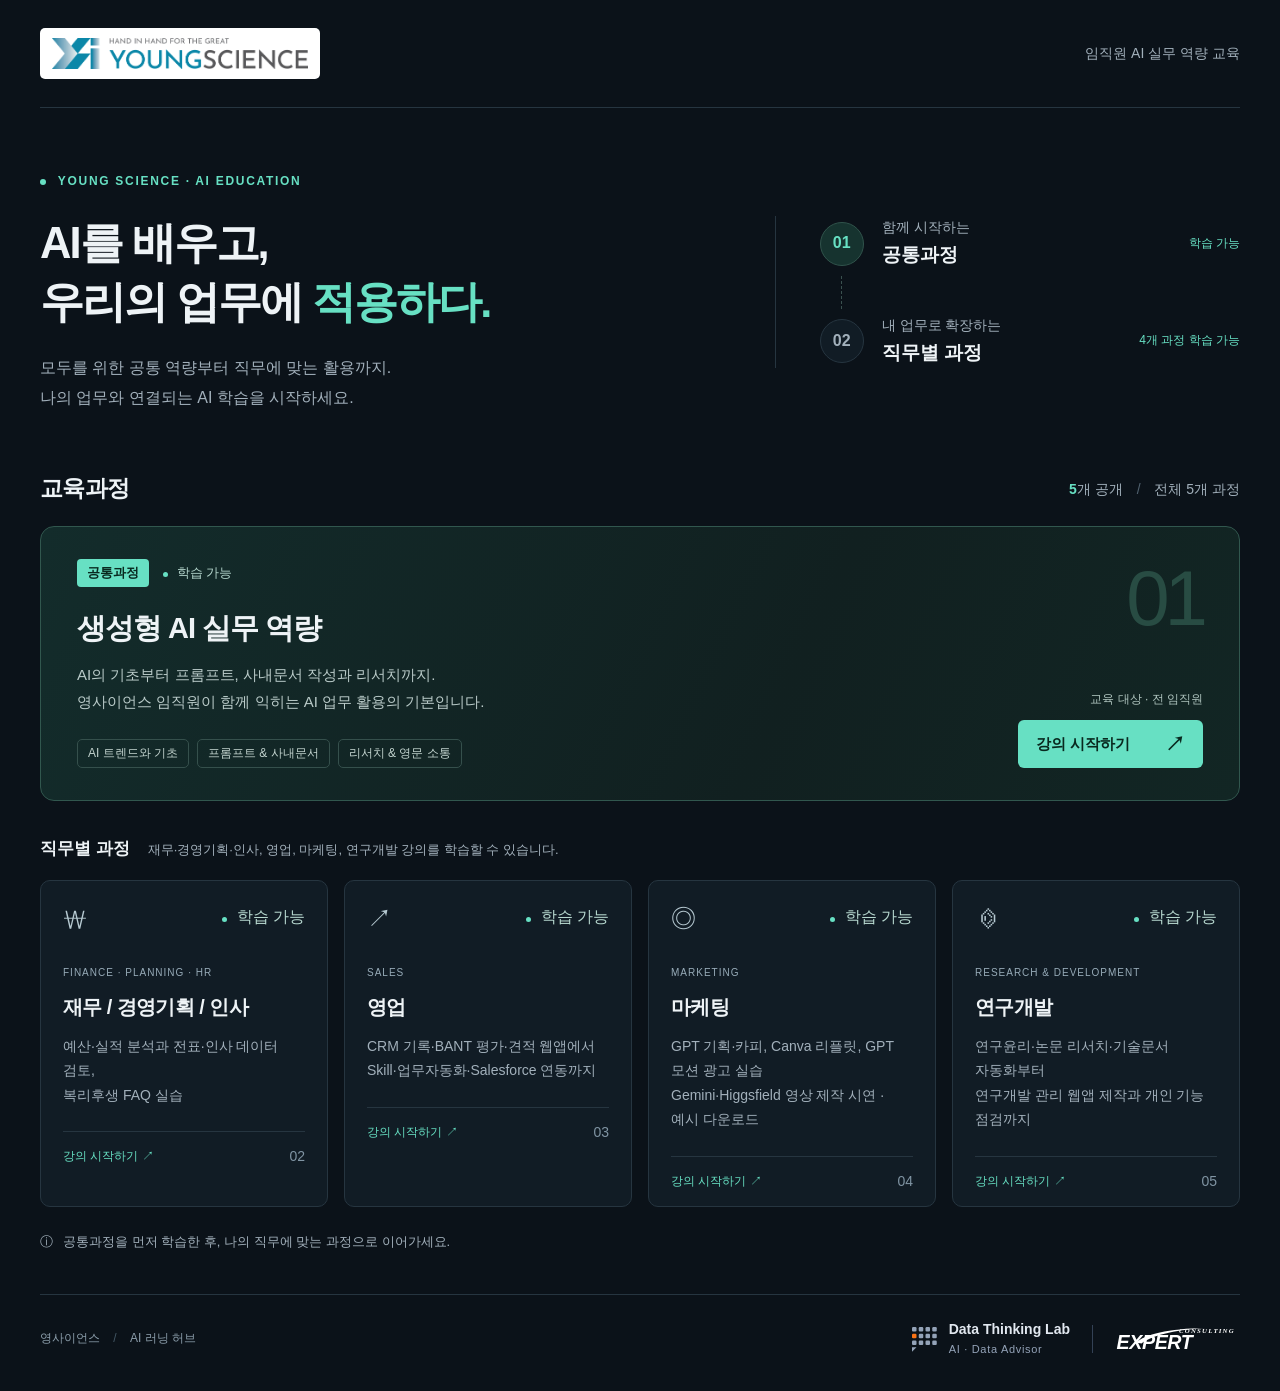
==== commit 8a1bdd2d: "Restore original R&D cover, research ethics and core lessons; retain management app practice" ====
--- a/index.html
+++ b/index.html
@@ -38,7 +38,7 @@
         <a class="track track-available" href="management-finance-hr.html"><div class="track-top"><span class="track-icon" aria-hidden="true">₩</span><span class="available"><i></i> 학습 가능</span></div><span class="track-en">FINANCE · PLANNING · HR</span><h4>재무 / 경영기획 / 인사</h4><p>예산·실적 분석과 전표·인사 데이터 검토,<br>복리후생 FAQ 실습</p><div class="track-bottom"><span>강의 시작하기 ↗</span><span aria-hidden="true">02</span></div></a>
         <a class="track track-available" href="management-sales-v2.html"><div class="track-top"><span class="track-icon" aria-hidden="true">↗</span><span class="available"><i></i> 학습 가능</span></div><span class="track-en">SALES</span><h4>영업</h4><p>CRM 기록·BANT 평가·견적 웹앱에서<br>Skill·업무자동화·Salesforce 연동까지</p><div class="track-bottom"><span>강의 시작하기 ↗</span><span aria-hidden="true">03</span></div></a>
         <a class="track track-available" href="management-marketing.html"><div class="track-top"><span class="track-icon" aria-hidden="true">◎</span><span class="available"><i></i> 학습 가능</span></div><span class="track-en">MARKETING</span><h4>마케팅</h4><p>GPT 기획·카피, Canva 리플릿, GPT 모션 광고 실습<br>Gemini·Higgsfield 영상 제작 시연 · 예시 다운로드</p><div class="track-bottom"><span>강의 시작하기 ↗</span><span aria-hidden="true">04</span></div></a>
-                <a class="track track-available" href="management-rnd.html"><div class="track-top"><span class="track-icon" aria-hidden="true">⌬</span><span class="available"><i></i> 학습 가능</span></div><span class="track-en">RESEARCH & DEVELOPMENT</span><h4>연구개발</h4><p>근거자료 검토·과제·일정 관리에서<br>연구개발 관리 웹앱 제작과 개인 기능 점검까지</p><div class="track-bottom"><span>강의 시작하기 ↗</span><span aria-hidden="true">05</span></div></a>
+                <a class="track track-available" href="management-rnd.html"><div class="track-top"><span class="track-icon" aria-hidden="true">⌬</span><span class="available"><i></i> 학습 가능</span></div><span class="track-en">RESEARCH & DEVELOPMENT</span><h4>연구개발</h4><p>연구윤리·논문 리서치·기술문서 자동화부터<br>연구개발 관리 웹앱 제작과 개인 기능 점검까지</p><div class="track-bottom"><span>강의 시작하기 ↗</span><span aria-hidden="true">05</span></div></a>
       </div>
     </section>
     <aside class="notice"><span aria-hidden="true">ⓘ</span><p>공통과정을 먼저 학습한 후, 나의 직무에 맞는 과정으로 이어가세요.</p></aside>
